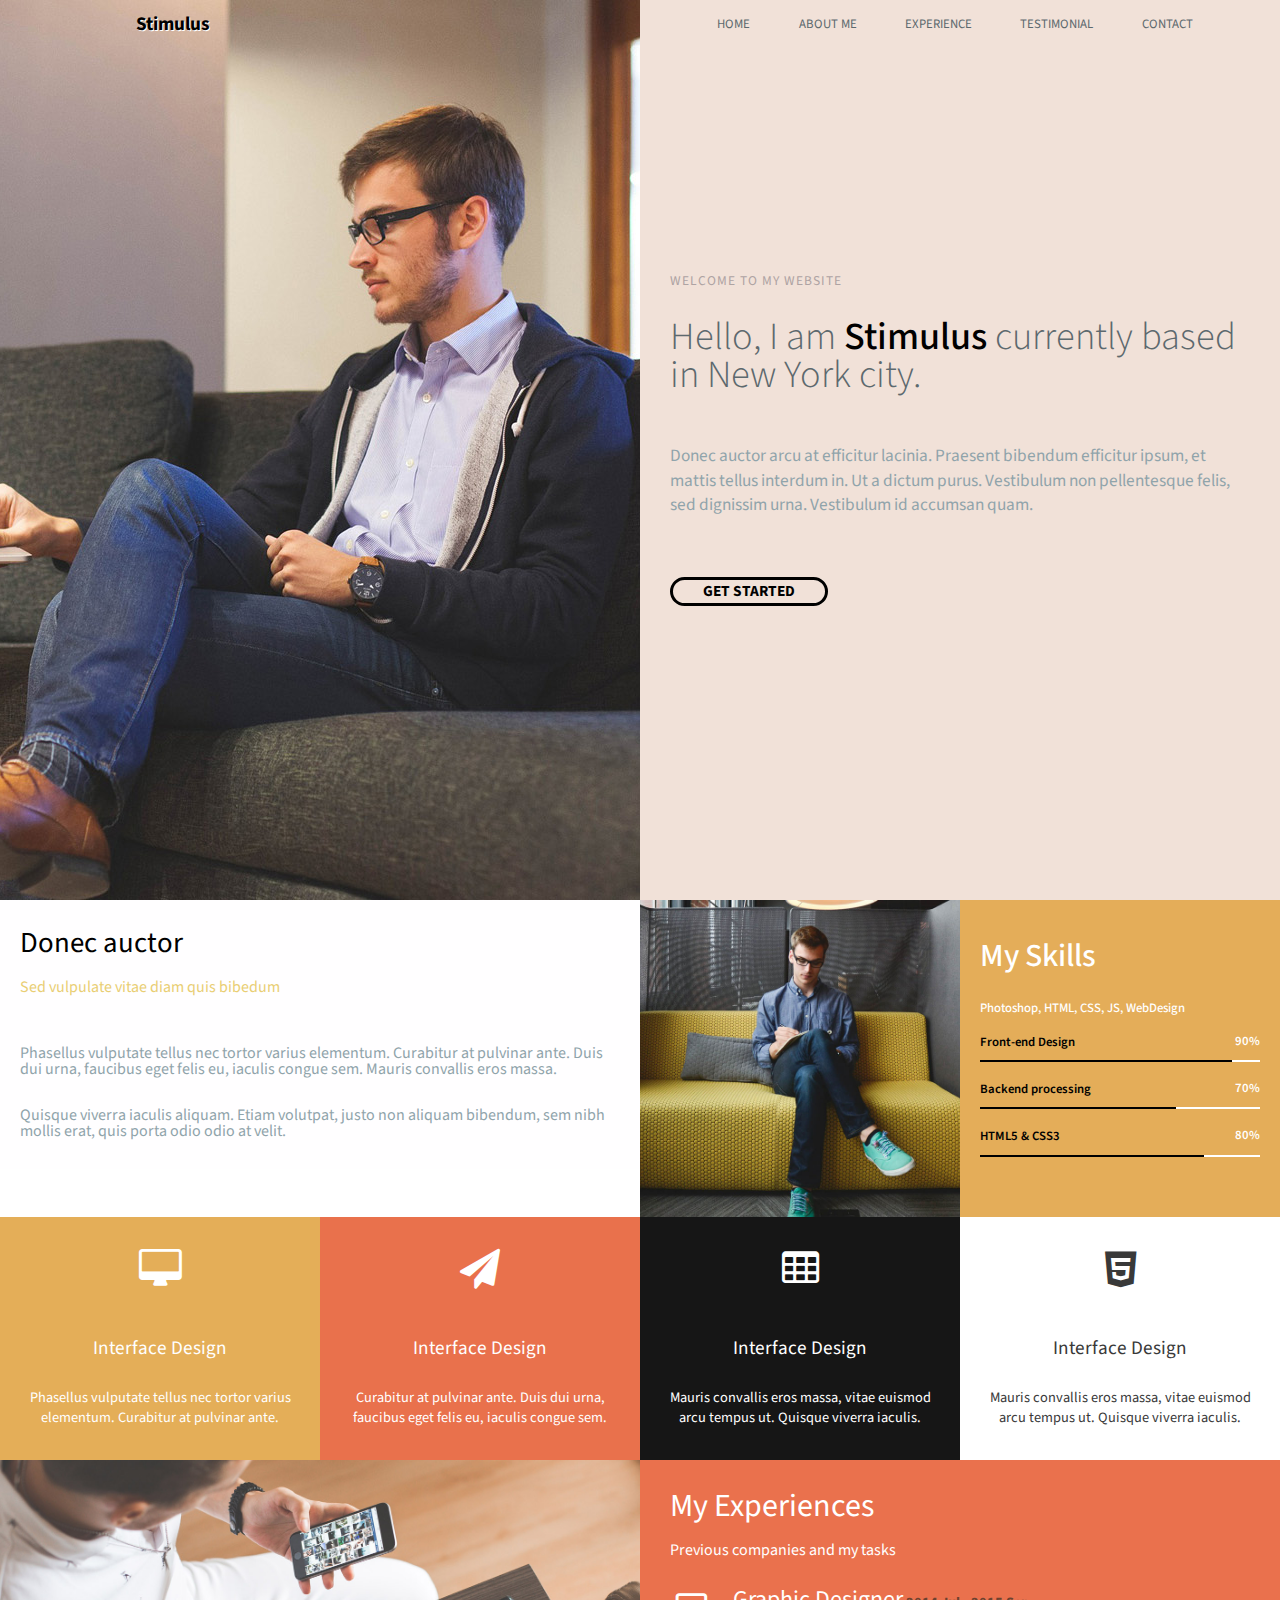
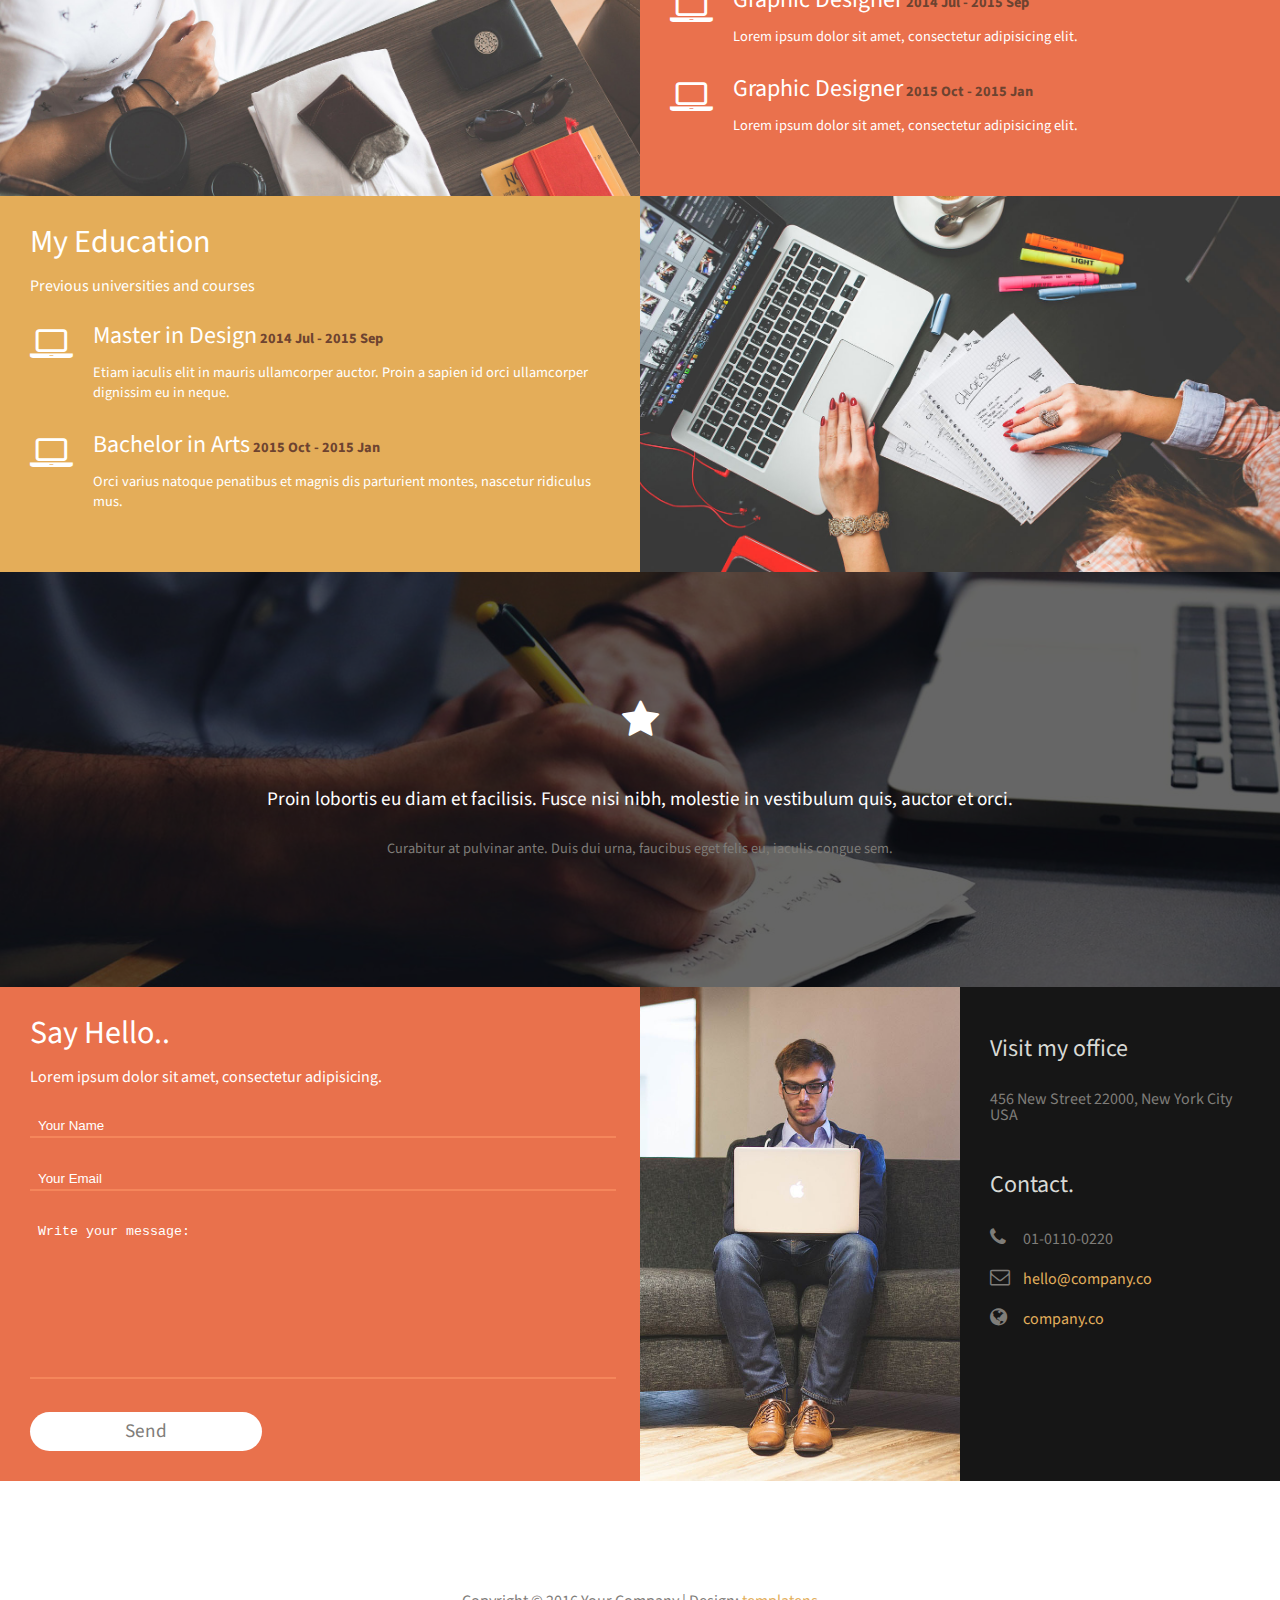
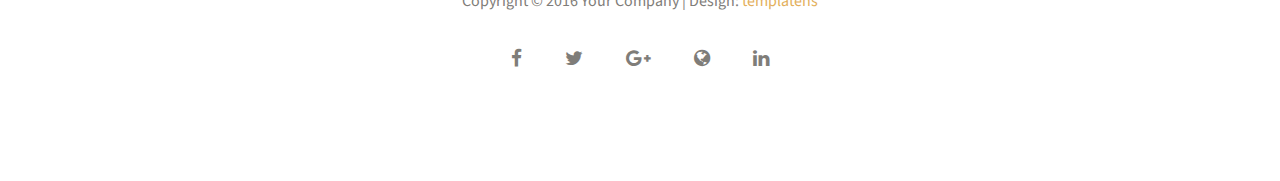
==== index.html @ 718b5aeb "Init Stimulus." ====
<!DOCTYPE html>
<html lang="en">
<head>
    <meta charset="UTF-8">
    <meta name="viewport" content="width=device-width, initial-scale=1.0">
    <meta http-equiv="X-UA-Compatible" content="ie=edge">
    <title>Lesson 7</title>
    <link href="https://fonts.googleapis.com/css?family=Source+Sans+Pro:300,400,700" rel="stylesheet">
    <link rel="stylesheet" href="css/reset.css">
    <link rel="stylesheet" href="css/font-awesome.min.css">
    <link rel="stylesheet" href="css/blocks/ok-page.css">
    <link rel="stylesheet" href="css/blocks/ok-header.css">
    <link rel="stylesheet" href="css/blocks/ok-get-started.css">
    <link rel="stylesheet" href="css/blocks/ok-auctor.css">
    <link rel="stylesheet" href="css/blocks/ok-skills.css">
    <link rel="stylesheet" href="css/blocks/ok-advantage.css">
    <link rel="stylesheet" href="css/blocks/ok-practice.css">
    <link rel="stylesheet" href="css/blocks/ok-message-form.css">
    <link rel="stylesheet" href="css/blocks/ok-contact.css">
    <link rel="stylesheet" href="css/blocks/ok-footer.css">
    <link rel="stylesheet" href="css/style-less-850.css">
    <link rel="stylesheet" href="css/style-less-550.css">
</head>
<body class="ok-page">

<header class="ok-page__header">
    <div class="ok-header">
        <h1 class="ok-header__stimulus">Stimulus</h1>
        <nav class="ok-header__links">
            <a href="#" class="ok-header__link">Home</a>
            <a href="#" class="ok-header__link">About me</a>
            <a href="#" class="ok-header__link">Experience</a>
            <a href="#" class="ok-header__link">Testimonial</a>
            <a href="#" class="ok-header__link">Contact</a>
        </nav>
    </div>
</header>

<main class="ok-page__main">
    <div class="ok-page__medium-box">
        <div class="ok-page__img ok-page__img--big ok-page__img--welcome"></div>
    </div>
    <div class="ok-page__medium-box">
        <div class="ok-get-started">
            <div class="ok-get-started__title-welcome">Welcome to my website</div>
            <div class="ok-get-started__title-hello">Hello, I am <span class="ok-welcome__title-stimulus">Stimulus</span> currently based in New York city.
            </div>
            <p class="ok-get-started__title-description">
                Donec auctor arcu at efficitur lacinia. Praesent bibendum efficitur ipsum, et mattis tellus interdum in.
                Ut a dictum purus. Vestibulum non pellentesque felis, sed dignissim urna. Vestibulum id accumsan quam.
            </p>
            <button class="ok-get-started__button">Get Started</button>
        </div>
    </div>

    <div class="ok-page__medium-box">
        <div class="ok-auctor">
            <h1 class="ok-auctor__title">Donec auctor</h1>
            <p class="ok-auctor__subtitle">Sed vulpulate vitae diam quis bibedum</p>
            <p class="ok-auctor__text">Phasellus vulputate tellus nec tortor varius elementum. Curabitur at pulvinar ante. Duis dui urna, faucibus eget felis eu, iaculis congue sem. Mauris convallis eros massa.</p>
            <p class="ok-auctor__text">Quisque viverra iaculis aliquam. Etiam volutpat, justo non aliquam bibendum, sem nibh mollis erat, quis porta odio odio at velit.</p>
        </div>
    </div>
    <div class="ok-page__small-box">
        <div class="ok-page__img ok-page__img--auctor"></div>
    </div>
    <div class="ok-page__small-box">
        <div class="ok-skills">
            <h1 class="ok-skills__title">My Skills</h1>
            <h4 class="ok-skills__technologies">Photoshop, HTML, CSS, JS, WebDesign</h4>

            <div class="ok-skills__skill">
                <div class="ok-skills__skill-title">
                    <div class="ok-skills__skill-header">Front-end Design</div>
                    <div class="ok-skills__skill-progress">90%</div>
                </div>
                <div class="ok-skills__skill-progress-line">
                    <div class="ok-skills__skill-progress-fill ok-skills__skill-progress-fill--90"></div>
                </div>
            </div>
            <div class="ok-skills__skill">
                <div class="ok-skills__skill-title">
                    <div class="ok-skills__skill-header">Backend processing</div>
                    <div class="ok-skills__skill-progress">70%</div>
                </div>
                <div class="ok-skills__skill-progress-line">
                    <div class="ok-skills__skill-progress-fill ok-skills__skill-progress-fill--70"></div>
                </div>
            </div>
            <div class="ok-skills__skill">
                <div class="ok-skills__skill-title">
                    <div class="ok-skills__skill-header">HTML5 & CSS3</div>
                    <div class="ok-skills__skill-progress">80%</div>
                </div>
                <div class="ok-skills__skill-progress-line">
                    <div class="ok-skills__skill-progress-fill ok-skills__skill-progress-fill--80"></div>
                </div>
            </div>
        </div>
    </div>


    <div class="ok-page__small-box">
        <div class="ok-advantage ok-advantage--desktop">
            <i class="ok-advantage__icon fa fa-desktop"></i>
            <h3 class="ok-advantage__title">Interface Design</h3>
            <p class="ok-advantage__description">Phasellus vulputate tellus nec tortor varius elementum. Curabitur at pulvinar ante.</p>
        </div>
    </div>
    <div class="ok-page__small-box">
        <div class="ok-advantage ok-advantage--plain">
            <i class="ok-advantage__icon fa fa-paper-plane"></i>
            <h3 class="ok-advantage__title">Interface Design</h3>
            <p class="ok-advantage__description">Curabitur at pulvinar ante. Duis dui urna, faucibus eget felis eu, iaculis congue sem.</p>
        </div>
    </div>
    <div class="ok-page__small-box">
        <div class="ok-advantage ok-advantage--table">
            <i class="ok-advantage__icon fa fa-table"></i>
            <h3 class="ok-advantage__title">Interface Design</h3>
            <p class="ok-advantage__description">Mauris convallis eros massa, vitae euismod arcu tempus ut. Quisque viverra iaculis.</p>
        </div>
    </div>
    <div class="ok-page__small-box">
        <div class="ok-advantage ok-advantage--html">
            <i class="ok-advantage__icon fa fa-html5"></i>
            <h3 class="ok-advantage__title">Interface Design</h3>
            <p class="ok-advantage__description">Mauris convallis eros massa, vitae euismod arcu tempus ut. Quisque viverra iaculis.</p>
        </div>
    </div>

    <div class="ok-page__medium-box">
        <div class="ok-page__img ok-page__img--experiences"></div>
    </div>
    <div class="ok-page__medium-box">
        <div class="ok-practice__orange ok-practice">
            <div class="ok-practice__header">
                <h4 class="ok-practice__header-title">My Experiences</h4>
                <p class="ok-practice__header-subtitle">Previous companies and my tasks</p>
            </div>
            <ul class="ok-practice__list">
                <li class="ok-practice__list-item">
                    <i class="fa fa-laptop ok-practice__list-item-icon"></i>
                    <div class="ok-practice__list-item-info">
                        <div class="ok-practice__list-item-job">Graphic Designer</div>
                        <div class="ok-practice__list-item-date">2014 Jul - 2015 Sep</div>
                        <div class="ok-practice__list-item-description">Lorem ipsum dolor sit amet, consectetur adipisicing elit.</div>
                    </div>
                </li>
                <li class="ok-practice__list-item">
                    <i class="fa fa-laptop ok-practice__list-item-icon"></i>
                    <div class="ok-practice__list-item-info">
                        <div class="ok-practice__list-item-job">Graphic Designer</div>
                        <div class="ok-practice__list-item-date">2015 Oct - 2015 Jan</div>
                        <div class="ok-practice__list-item-description">Lorem ipsum dolor sit amet, consectetur adipisicing elit.</div>
                    </div>
                </li>
            </ul>
        </div>
    </div>
    <div class="ok-page__medium-box">
        <div class="ok-practice__yellow ok-practice">
            <div class="ok-practice__header">
                <h4 class="ok-practice__header-title">My Education</h4>
                <p class="ok-practice__header-subtitle">Previous universities and courses</p>
            </div>
            <ul class="ok-practice__list">
                <li class="ok-practice__list-item">
                    <i class="fa fa-laptop ok-practice__list-item-icon"></i>
                    <div class="ok-practice__list-item-info">
                        <div class="ok-practice__list-item-job">Master in Design</div>
                        <div class="ok-practice__list-item-date">2014 Jul - 2015 Sep</div>
                        <div class="ok-practice__list-item-description">Etiam iaculis elit in mauris ullamcorper auctor. Proin a sapien id orci ullamcorper dignissim eu in neque.</div>
                    </div>
                </li>
                <li class="ok-practice__list-item">
                    <i class="fa fa-laptop ok-practice__list-item-icon"></i>
                    <div class="ok-practice__list-item-info">
                        <div class="ok-practice__list-item-job">Bachelor in Arts</div>
                        <div class="ok-practice__list-item-date">2015 Oct - 2015 Jan</div>
                        <div class="ok-practice__list-item-description">Orci varius natoque penatibus et magnis dis parturient montes, nascetur ridiculus mus.</div>
                    </div>
                </li>
            </ul>
        </div>
    </div>
    <div class="ok-page__medium-box">
        <div class="ok-page__img ok-page__img--education"></div>
    </div>

    <div class="ok-page__large-box">
        <div class="ok-advantage ok-advantage--star">
            <i class="ok-advantage__icon fa fa-star"></i>
            <div class="ok-advantage__title">Proin lobortis eu diam et facilisis. Fusce nisi nibh, molestie in vestibulum quis, auctor et orci.</div>
            <div class="ok-advantage__description ok-advantage__description--gray">Curabitur at pulvinar ante. Duis dui urna, faucibus eget felis eu, iaculis congue sem.</div>
        </div>
    </div>

    <div class="ok-page__medium-box">
        <form class="ok-message-form">
            <div class="ok-message-form__header">
                <h4 class="ok-message-form-title">Say Hello..</h4>
                <p class="ok-message-form-subtitle">Lorem ipsum dolor sit amet, consectetur adipisicing.</p>
            </div>
            <input class="ok-message-form__input" type="text" name="name" placeholder="Your Name">
            <input class="ok-message-form__input" type="email" name="email" placeholder="Your Email">
            <textarea class="ok-message-form__input ok-send__from-message--textarea" name="message" placeholder="Write your message:"></textarea>
            <button type="submit" class="ok-message-form__button">Send</button>
        </form>
    </div>

    <div class="ok-page__small-box">
        <div class="ok-page__img ok-page__img--contact"></div>
    </div>
    <div class="ok-page__small-box">
        <div class="ok-contact">
            <div class="ok-contact__title">Visit my office</div>
            <div class="ok-contact__subtitle">456 New Street 22000, New York City USA</div>
            <div class="ok-contact__contact">Contact.</div>
            <ul class="ok-contact__list">
                <li class="ok-contact__list-item">
                    <i class="fa fa-phone ok-contact__icon"></i>
                    <a href="tel: 01-0110-0220" class="ok-contact__link ok-contact__link--grey">01-0110-0220</a>
                </li>
                <li class="ok-contact__list-item">
                    <i class="fa fa-envelope-o ok-contact__icon"></i>
                    <a href="mailto:hello@company.co" class="ok-contact__link">hello@company.co</a>
                </li>
                <li class="ok-contact__list-item">
                    <i class="fa fa-globe ok-contact__icon"></i>
                    <a href="https://company.co/" class="ok-contact__link">company.co</a>
                </li>
            </ul>
        </div>
    </div>
</main>

<footer class="ok-page__footer">
    <div class="ok-footer">
        <div class="ok-footer__content">
            <div class="ok-footer__copyright">
                Copyright &copy 2016 Your Company | Design: <a href="#" class="ok-footer__author-link">templatens</a>
            </div>
            <div class="ok-footer__social-links">
                <a href="https://www.facebook.com/" class="ok-footer__link"><i class="fa fa-facebook"></i></a>
                <a href="https://twitter.com/?lang=ru" class="ok-footer__link"><i class="fa fa-twitter"></i></a>
                <a href="https://plus.google.com/" class="ok-footer__link"><i class="fa fa-google-plus"></i></a>
                <a href="#" class="ok-footer__link"><i class="fa fa-globe"></i></a>
                <a href="https://www.linkedin.com/" class="ok-footer__link"><i class="fa fa-linkedin"></i></a>
            </div>
        </div>
    </div>
</footer>
</body>
</html>
---- css/blocks/ok-page.css ----
.ok-page{
    font-family: 'Source Sans Pro', sans-serif;
}

.ok-page__header{
    position: absolute;
    width: 100%;
}

.ok-page__main{
    box-sizing: border-box;
    display: flex;
    flex-wrap: wrap;
    align-items: stretch;
}

.ok-page__footer{
    width: 100%;
    height: 300px;
}

.ok-page__large-box{
    width: 100%;
}

.ok-page__medium-box{
    width: 50%;
}

.ok-page__small-box{
    width: 25%;
}

.ok-page__img{
    min-height: 300px;
    height: 100%;
    background: no-repeat center/cover;
}

.ok-page__img--big{
    min-height: 500px;
}

.ok-page__img--welcome {
    background-image: url('../../images/5.jpg');
}

.ok-page__img--auctor {
    background-image: url('../../images/1.jpg');
}

.ok-page__img--experiences{
    background-image: url('../../images/4.jpg');
}

.ok-page__img--education{
    background-image: url('../../images/3.jpg');
}

.ok-page__img--contact{
    background-image: url('../../images/2.jpg');
}
---- css/blocks/ok-header.css ----
.ok-header{
    display: flex;
    flex-wrap: wrap;
    padding: 10px;
    width: 100%;
    box-sizing: border-box;
    justify-content: space-around;
}

.ok-header__stimulus{
    padding-left: 10%;
    width: 50%;
    box-sizing: border-box;
    font-size: 1.2em;
    font-weight: bold;
    line-height: 1.5;
    text-shadow: #fff 0.5px 0.5px;
}

.ok-header__links {
    width: 50%;
    box-sizing: border-box;
    font-size: 0.8em;
    padding: 0 5%;
    display: flex;
    justify-content: space-around;
    align-items: center;
    flex-wrap: wrap;
}

.ok-header__link {
    text-transform: uppercase;
    text-decoration: none;
    color: #5d696e;
    line-height: 1.5;
    margin-left: 20px;
}

.ok-header__link:first-of-type{
    margin-left: 0;
}

.ok-header__link:hover {
    color: #dab35f;
}
---- css/blocks/ok-get-started.css ----
.ok-get-started {
    font-size: 1.2em;
    background-color: #f1e1d8;
    min-height: 100vh;
    display: flex;
    flex-direction: column;
    justify-content: center;
    align-items: flex-start;
    padding: 100px 30px 120px;
    box-sizing: border-box;
}

.ok-welcome__title {
    margin: 100px 0;
    box-sizing: border-box;
}

.ok-get-started__title-welcome {
    letter-spacing: 1px;
    font-size: .7em;
    margin-bottom: 30px;
    text-transform: uppercase;
    color: #aea3a3;
}

.ok-welcome__title-stimulus {
    font-weight: 500;
    color: black;
}

.ok-get-started__title-hello {
    font-size: 2em;
    font-weight: 300;
    margin-bottom: 30px;
    color: #5d696e;
}

.ok-get-started__title-description {
    font-size: .9em;
    line-height: 1.4;
    margin-top: 20px;
    margin-bottom: 60px;
    color: #90a4ab;
}

.ok-get-started__button {
    font-family: 'Source Sans Pro', sans-serif;
    font-size: .8em;
    line-height: 1.5;
    font-weight: 700;
    padding: 0 30px;
    cursor: pointer;
    text-transform: uppercase;
    border: 3px solid black;
    border-radius: 15px;
    background-color: transparent;
}
---- css/blocks/ok-auctor.css ----
.ok-auctor {
    box-sizing: border-box;
    padding: 30px 20px;
    background-color: #fffeff;
}

.ok-auctor__title {
    font-size: 1.8em;
}

.ok-auctor__subtitle {
    margin-top: 20px;
    margin-bottom: 50px;
    color: #e9ce74;
}

.ok-auctor__text {
    margin-top: 30px;
    color: #90a4ab;
}
---- css/blocks/ok-skills.css ----
.ok-skills {
    box-sizing: border-box;
    padding: 40px 20px;
    background-color: #e4ad59;
}

.ok-skills__title {
    font-size: 2.0em;
    font-weight: 500;
    margin-bottom: 30px;
    color: white;
}

.ok-skills__technologies {
    font-size: .8em;
    font-weight: 500;
    margin-bottom: 20px;
    color: white;
}

.ok-skills__skill {
    margin-bottom: 20px;
    font-size: 0.8em;
}

.ok-skills__skill-title {
    overflow: hidden;
    width: 100%;
}

.ok-skills__skill-header {
    font-weight: 600;
    display: table-cell;
    float: left;
    line-height: 1.2;
}

.ok-skills__skill-progress {
    font-weight: 600;
    display: table-cell;
    text-align: right;
    float: right;
    color: white;
}

.ok-skills__skill-progress-line {
    position: relative;
    width: 100%;
    height: 2px;
    margin-top: 10px;
    background-color: white;
}

.ok-skills__skill-progress-fill{
    position: absolute;
    width: 90%;
    height: 2px;
    background-color: black;
}

.ok-skills__skill-progress-fill--90{
    width: 90%;
}

.ok-skills__skill-progress-fill--70{
    width: 70%;
}

.ok-skills__skill-progress-fill--80{
    width: 80%;
}
---- css/blocks/ok-advantage.css ----
.ok-advantage{
    box-sizing: border-box;
    padding: 10% 5%;
    text-align: center;
    color: white;
}

.ok-advantage__icon {
    font-size: 2.5em;
    margin-bottom: 50px;
}

.ok-advantage__title {
    font-size: 1.2em;
    margin-bottom: 30px;
}

.ok-advantage__description {
    font-size: .9em;
    line-height: 20px;
}

.ok-advantage--desktop{
    background-color: #E4AE58;
}

.ok-advantage--plain{
    background-color: #E9714C;
}

.ok-advantage--table{
    background-color: #161616;
}

.ok-advantage--html{
    color: #393939;
    background-color: #FFFFFF;
}

.ok-advantage--star {
    background: linear-gradient(rgba(0, 0, 0, .6), rgba(0, 0, 0, .6)), url('../../images/6.jpg') no-repeat center / cover;
}

.ok-advantage__description--gray {
    color: #7f7d79;
}
---- css/blocks/ok-practice.css ----
.ok-practice {
    box-sizing: border-box;
    padding: 30px;
}

.ok-practice__orange{
    background-color: #ea714d;
}

.ok-practice__yellow{
    background-color: #e4ad59;
}

.ok-practice__header {
    color: white;
}

.ok-practice__header-title {
    font-size: 2em;
    margin-bottom: 20px;
}

.ok-practice__header-subtitle {
    margin-bottom: 30px;
}

.ok-practice__list {
    color: white;
}

.ok-practice__list-item {
    margin-bottom: 30px;
}

.ok-practice__list-item-icon {
    display: table-cell;
    vertical-align: top;
    font-size: 40px;
    padding-right: 20px;
}

.ok-practice__list-item-info{
    display: table-cell;
}

.ok-practice__list-item-job {
    font-size: 1.5em;
    display: inline-block;
    margin-bottom: 15px;
}

.ok-practice__list-item-date {
    font-size: .9em;
    font-weight: 700;
    display: inline-block;
    color: #6d4330;
}

.ok-practice__list-item-description {
    font-size: .9em;
    line-height: 20px;
}
---- css/blocks/ok-message-form.css ----
.ok-message-form {
    box-sizing: border-box;
    padding: 30px;
    background-color: #E9714C;
}

.ok-message-form__header {
    color: white;
    margin-bottom: 30px;
}

.ok-message-form-title {
    font-size: 2em;
    margin-bottom: 20px;
}

.ok-message-form-subtitle {

}

.ok-message-form__input {
    width: 100%;
    margin-bottom: 30px;
    padding: 3px;
    color: white;
    border: none;
    border-bottom: 2px solid #F5865B;
    outline: none;
    background: transparent;
}

.ok-send__from-message--textarea{
    height: 150px;
    resize: none;
}

.ok-message-form__input::placeholder {
    text-indent: 5px;
    color: white;
}

.ok-message-form__button {
    font-family: 'Source Sans Pro', sans-serif;
    padding: 0 50px;
    background-color: white;
    border: none;
    cursor: pointer;
    font-size: 1.2em;
    line-height: 2;
    border-radius: 1.2em;
    color: #7f7d79;
    min-width: 40%;
}
---- css/blocks/ok-contact.css ----
.ok-contact {
    height: 100%;
    box-sizing: border-box;
    padding: 50px 30px 30px;
    background-color: #161616;
}

.ok-contact__title {
    font-size: 1.5em;
    color: #D8D9D4;
    margin-bottom: 30px;
}

.ok-contact__subtitle {
    margin-bottom: 50px;
    color: #7f7d79;
}

.ok-contact__contact {
    font-size: 1.5em;
    color: #D8D9D4;
    margin-bottom: 30px;
}

.ok-contact__list{

}

.ok-contact__list-item {
    margin-bottom: 20px;
    color: #7f7d79;
}

.ok-contact__icon {
    display: inline-block;
    width: 20px;
    font-size: 20px;
    color: #7f7d79;
}

.ok-contact__link {
    margin-left: 10px;
    color: #e3af5c;
    text-decoration: none;
}

.ok-contact__link--grey{
    color: #7f7d79;
}
---- css/blocks/ok-footer.css ----
.ok-footer {
    display: flex;
    text-align: center;
    color: #7f7d79;
    width: 100%;
    height: 100%;
}

.ok-footer__content{
    margin: auto;
}

.ok-footer__copyright {
}

.ok-footer__author-link {
    text-decoration: none;
    color: #e3af5c;
}

.ok-footer__social-links {
    margin-top: 40px;
    text-align: center;
}

.ok-footer__link {
    display: inline-block;
    margin-right: 40px;
    font-size: 1.2em;
    color: inherit;
}

.ok-footer__link:last-of-type {
    margin-right: 0;
}
---- css/style-less-850.css ----
@media(max-width: 900px){
    .ok-page__large-box{
        width: 100%;
    }

    .ok-page__medium-box{
        width: 100%;
    }

    .ok-page__small-box{
        width: 50%;
    }

    .ok-page__header{
        position: relative;
        background-color: white;
    }

    .ok-header__stimulus{
        text-align: center;
        padding: 0;
        width: 20%;
    }

    .ok-header__links{
        width: 80%;
    }

    .ok-get-started{
        min-height: 0;
    }
}
---- css/style-less-550.css ----
@media(max-width: 550px) {
    .ok-page__large-box{
        width: 100%;
    }

    .ok-page__medium-box{
        width: 100%;
    }

    .ok-page__small-box{
        width: 100%;
    }

    .ok-header__stimulus{
        padding: 0 0 20px;
        width: 100%;
    }

    .ok-header__links{
        width: 100%;
    }
}
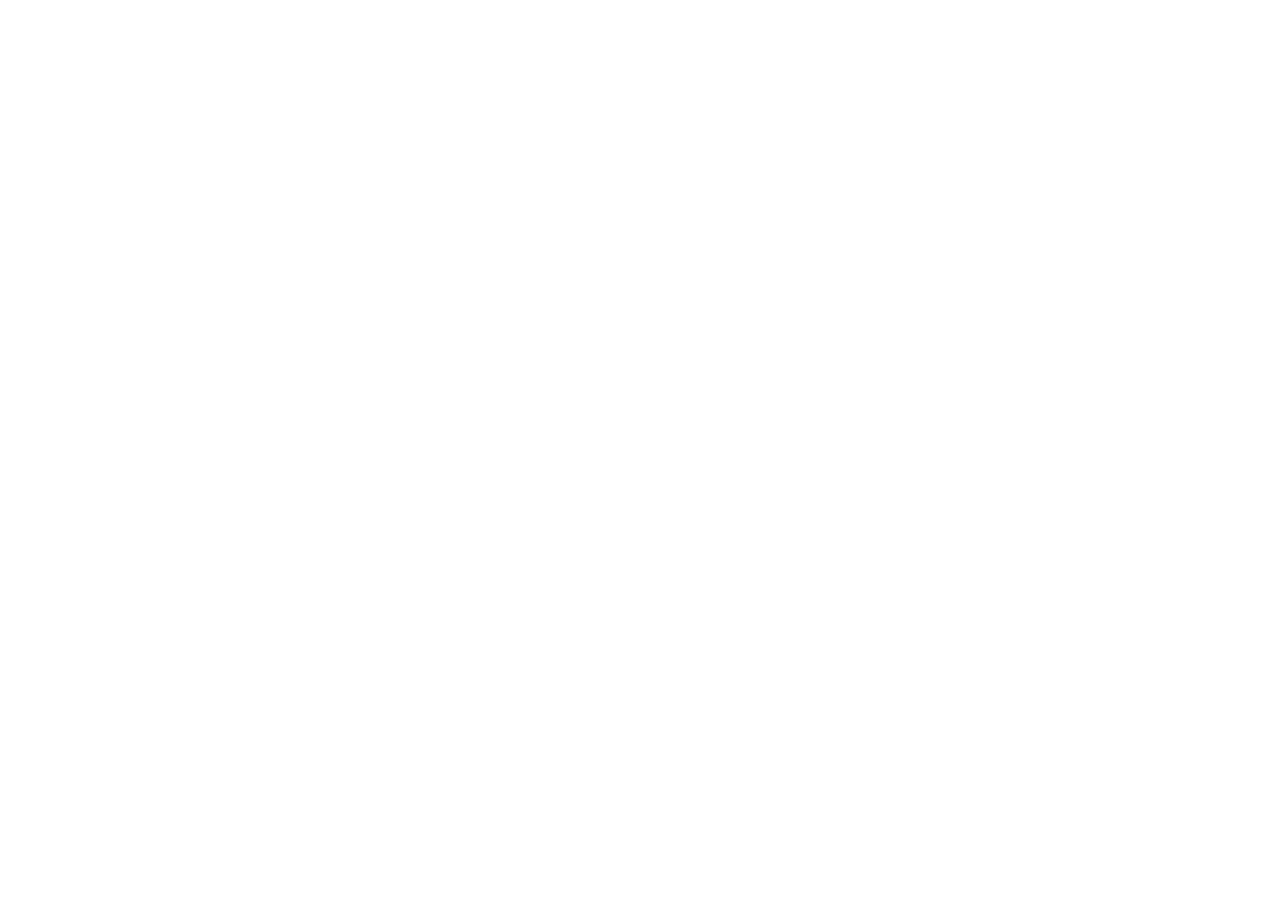
==== commit 369c3ccb: "Datepicker" ====
--- a/index.html
+++ b/index.html
@@ -2,254 +2,13 @@
 <html lang="en">
 <head>
     <meta charset="UTF-8">
+    <title>Lesson 6</title>
+    <link rel="import" id="link" href="Datepicker/datepicker-ui.html">
     <meta name="viewport" content="width=device-width, initial-scale=1.0">
-    <meta http-equiv="X-UA-Compatible" content="ie=edge">
-    <title>Lesson 7</title>
-    <link href="https://fonts.googleapis.com/css?family=Source+Sans+Pro:300,400,700" rel="stylesheet">
-    <link rel="stylesheet" href="css/reset.css">
-    <link rel="stylesheet" href="css/font-awesome.min.css">
-    <link rel="stylesheet" href="css/blocks/ok-page.css">
-    <link rel="stylesheet" href="css/blocks/ok-header.css">
-    <link rel="stylesheet" href="css/blocks/ok-get-started.css">
-    <link rel="stylesheet" href="css/blocks/ok-auctor.css">
-    <link rel="stylesheet" href="css/blocks/ok-skills.css">
-    <link rel="stylesheet" href="css/blocks/ok-advantage.css">
-    <link rel="stylesheet" href="css/blocks/ok-practice.css">
-    <link rel="stylesheet" href="css/blocks/ok-message-form.css">
-    <link rel="stylesheet" href="css/blocks/ok-contact.css">
-    <link rel="stylesheet" href="css/blocks/ok-footer.css">
-    <link rel="stylesheet" href="css/style-less-850.css">
-    <link rel="stylesheet" href="css/style-less-550.css">
 </head>
-<body class="ok-page">
+<body>
 
-<header class="ok-page__header">
-    <div class="ok-header">
-        <h1 class="ok-header__stimulus">Stimulus</h1>
-        <nav class="ok-header__links">
-            <a href="#" class="ok-header__link">Home</a>
-            <a href="#" class="ok-header__link">About me</a>
-            <a href="#" class="ok-header__link">Experience</a>
-            <a href="#" class="ok-header__link">Testimonial</a>
-            <a href="#" class="ok-header__link">Contact</a>
-        </nav>
-    </div>
-</header>
+<datepicker-ui></datepicker-ui>
 
-<main class="ok-page__main">
-    <div class="ok-page__medium-box">
-        <div class="ok-page__img ok-page__img--big ok-page__img--welcome"></div>
-    </div>
-    <div class="ok-page__medium-box">
-        <div class="ok-get-started">
-            <div class="ok-get-started__title-welcome">Welcome to my website</div>
-            <div class="ok-get-started__title-hello">Hello, I am <span class="ok-welcome__title-stimulus">Stimulus</span> currently based in New York city.
-            </div>
-            <p class="ok-get-started__title-description">
-                Donec auctor arcu at efficitur lacinia. Praesent bibendum efficitur ipsum, et mattis tellus interdum in.
-                Ut a dictum purus. Vestibulum non pellentesque felis, sed dignissim urna. Vestibulum id accumsan quam.
-            </p>
-            <button class="ok-get-started__button">Get Started</button>
-        </div>
-    </div>
-
-    <div class="ok-page__medium-box">
-        <div class="ok-auctor">
-            <h1 class="ok-auctor__title">Donec auctor</h1>
-            <p class="ok-auctor__subtitle">Sed vulpulate vitae diam quis bibedum</p>
-            <p class="ok-auctor__text">Phasellus vulputate tellus nec tortor varius elementum. Curabitur at pulvinar ante. Duis dui urna, faucibus eget felis eu, iaculis congue sem. Mauris convallis eros massa.</p>
-            <p class="ok-auctor__text">Quisque viverra iaculis aliquam. Etiam volutpat, justo non aliquam bibendum, sem nibh mollis erat, quis porta odio odio at velit.</p>
-        </div>
-    </div>
-    <div class="ok-page__small-box">
-        <div class="ok-page__img ok-page__img--auctor"></div>
-    </div>
-    <div class="ok-page__small-box">
-        <div class="ok-skills">
-            <h1 class="ok-skills__title">My Skills</h1>
-            <h4 class="ok-skills__technologies">Photoshop, HTML, CSS, JS, WebDesign</h4>
-
-            <div class="ok-skills__skill">
-                <div class="ok-skills__skill-title">
-                    <div class="ok-skills__skill-header">Front-end Design</div>
-                    <div class="ok-skills__skill-progress">90%</div>
-                </div>
-                <div class="ok-skills__skill-progress-line">
-                    <div class="ok-skills__skill-progress-fill ok-skills__skill-progress-fill--90"></div>
-                </div>
-            </div>
-            <div class="ok-skills__skill">
-                <div class="ok-skills__skill-title">
-                    <div class="ok-skills__skill-header">Backend processing</div>
-                    <div class="ok-skills__skill-progress">70%</div>
-                </div>
-                <div class="ok-skills__skill-progress-line">
-                    <div class="ok-skills__skill-progress-fill ok-skills__skill-progress-fill--70"></div>
-                </div>
-            </div>
-            <div class="ok-skills__skill">
-                <div class="ok-skills__skill-title">
-                    <div class="ok-skills__skill-header">HTML5 & CSS3</div>
-                    <div class="ok-skills__skill-progress">80%</div>
-                </div>
-                <div class="ok-skills__skill-progress-line">
-                    <div class="ok-skills__skill-progress-fill ok-skills__skill-progress-fill--80"></div>
-                </div>
-            </div>
-        </div>
-    </div>
-
-
-    <div class="ok-page__small-box">
-        <div class="ok-advantage ok-advantage--desktop">
-            <i class="ok-advantage__icon fa fa-desktop"></i>
-            <h3 class="ok-advantage__title">Interface Design</h3>
-            <p class="ok-advantage__description">Phasellus vulputate tellus nec tortor varius elementum. Curabitur at pulvinar ante.</p>
-        </div>
-    </div>
-    <div class="ok-page__small-box">
-        <div class="ok-advantage ok-advantage--plain">
-            <i class="ok-advantage__icon fa fa-paper-plane"></i>
-            <h3 class="ok-advantage__title">Interface Design</h3>
-            <p class="ok-advantage__description">Curabitur at pulvinar ante. Duis dui urna, faucibus eget felis eu, iaculis congue sem.</p>
-        </div>
-    </div>
-    <div class="ok-page__small-box">
-        <div class="ok-advantage ok-advantage--table">
-            <i class="ok-advantage__icon fa fa-table"></i>
-            <h3 class="ok-advantage__title">Interface Design</h3>
-            <p class="ok-advantage__description">Mauris convallis eros massa, vitae euismod arcu tempus ut. Quisque viverra iaculis.</p>
-        </div>
-    </div>
-    <div class="ok-page__small-box">
-        <div class="ok-advantage ok-advantage--html">
-            <i class="ok-advantage__icon fa fa-html5"></i>
-            <h3 class="ok-advantage__title">Interface Design</h3>
-            <p class="ok-advantage__description">Mauris convallis eros massa, vitae euismod arcu tempus ut. Quisque viverra iaculis.</p>
-        </div>
-    </div>
-
-    <div class="ok-page__medium-box">
-        <div class="ok-page__img ok-page__img--experiences"></div>
-    </div>
-    <div class="ok-page__medium-box">
-        <div class="ok-practice__orange ok-practice">
-            <div class="ok-practice__header">
-                <h4 class="ok-practice__header-title">My Experiences</h4>
-                <p class="ok-practice__header-subtitle">Previous companies and my tasks</p>
-            </div>
-            <ul class="ok-practice__list">
-                <li class="ok-practice__list-item">
-                    <i class="fa fa-laptop ok-practice__list-item-icon"></i>
-                    <div class="ok-practice__list-item-info">
-                        <div class="ok-practice__list-item-job">Graphic Designer</div>
-                        <div class="ok-practice__list-item-date">2014 Jul - 2015 Sep</div>
-                        <div class="ok-practice__list-item-description">Lorem ipsum dolor sit amet, consectetur adipisicing elit.</div>
-                    </div>
-                </li>
-                <li class="ok-practice__list-item">
-                    <i class="fa fa-laptop ok-practice__list-item-icon"></i>
-                    <div class="ok-practice__list-item-info">
-                        <div class="ok-practice__list-item-job">Graphic Designer</div>
-                        <div class="ok-practice__list-item-date">2015 Oct - 2015 Jan</div>
-                        <div class="ok-practice__list-item-description">Lorem ipsum dolor sit amet, consectetur adipisicing elit.</div>
-                    </div>
-                </li>
-            </ul>
-        </div>
-    </div>
-    <div class="ok-page__medium-box">
-        <div class="ok-practice__yellow ok-practice">
-            <div class="ok-practice__header">
-                <h4 class="ok-practice__header-title">My Education</h4>
-                <p class="ok-practice__header-subtitle">Previous universities and courses</p>
-            </div>
-            <ul class="ok-practice__list">
-                <li class="ok-practice__list-item">
-                    <i class="fa fa-laptop ok-practice__list-item-icon"></i>
-                    <div class="ok-practice__list-item-info">
-                        <div class="ok-practice__list-item-job">Master in Design</div>
-                        <div class="ok-practice__list-item-date">2014 Jul - 2015 Sep</div>
-                        <div class="ok-practice__list-item-description">Etiam iaculis elit in mauris ullamcorper auctor. Proin a sapien id orci ullamcorper dignissim eu in neque.</div>
-                    </div>
-                </li>
-                <li class="ok-practice__list-item">
-                    <i class="fa fa-laptop ok-practice__list-item-icon"></i>
-                    <div class="ok-practice__list-item-info">
-                        <div class="ok-practice__list-item-job">Bachelor in Arts</div>
-                        <div class="ok-practice__list-item-date">2015 Oct - 2015 Jan</div>
-                        <div class="ok-practice__list-item-description">Orci varius natoque penatibus et magnis dis parturient montes, nascetur ridiculus mus.</div>
-                    </div>
-                </li>
-            </ul>
-        </div>
-    </div>
-    <div class="ok-page__medium-box">
-        <div class="ok-page__img ok-page__img--education"></div>
-    </div>
-
-    <div class="ok-page__large-box">
-        <div class="ok-advantage ok-advantage--star">
-            <i class="ok-advantage__icon fa fa-star"></i>
-            <div class="ok-advantage__title">Proin lobortis eu diam et facilisis. Fusce nisi nibh, molestie in vestibulum quis, auctor et orci.</div>
-            <div class="ok-advantage__description ok-advantage__description--gray">Curabitur at pulvinar ante. Duis dui urna, faucibus eget felis eu, iaculis congue sem.</div>
-        </div>
-    </div>
-
-    <div class="ok-page__medium-box">
-        <form class="ok-message-form">
-            <div class="ok-message-form__header">
-                <h4 class="ok-message-form-title">Say Hello..</h4>
-                <p class="ok-message-form-subtitle">Lorem ipsum dolor sit amet, consectetur adipisicing.</p>
-            </div>
-            <input class="ok-message-form__input" type="text" name="name" placeholder="Your Name">
-            <input class="ok-message-form__input" type="email" name="email" placeholder="Your Email">
-            <textarea class="ok-message-form__input ok-send__from-message--textarea" name="message" placeholder="Write your message:"></textarea>
-            <button type="submit" class="ok-message-form__button">Send</button>
-        </form>
-    </div>
-
-    <div class="ok-page__small-box">
-        <div class="ok-page__img ok-page__img--contact"></div>
-    </div>
-    <div class="ok-page__small-box">
-        <div class="ok-contact">
-            <div class="ok-contact__title">Visit my office</div>
-            <div class="ok-contact__subtitle">456 New Street 22000, New York City USA</div>
-            <div class="ok-contact__contact">Contact.</div>
-            <ul class="ok-contact__list">
-                <li class="ok-contact__list-item">
-                    <i class="fa fa-phone ok-contact__icon"></i>
-                    <a href="tel: 01-0110-0220" class="ok-contact__link ok-contact__link--grey">01-0110-0220</a>
-                </li>
-                <li class="ok-contact__list-item">
-                    <i class="fa fa-envelope-o ok-contact__icon"></i>
-                    <a href="mailto:hello@company.co" class="ok-contact__link">hello@company.co</a>
-                </li>
-                <li class="ok-contact__list-item">
-                    <i class="fa fa-globe ok-contact__icon"></i>
-                    <a href="https://company.co/" class="ok-contact__link">company.co</a>
-                </li>
-            </ul>
-        </div>
-    </div>
-</main>
-
-<footer class="ok-page__footer">
-    <div class="ok-footer">
-        <div class="ok-footer__content">
-            <div class="ok-footer__copyright">
-                Copyright &copy 2016 Your Company | Design: <a href="#" class="ok-footer__author-link">templatens</a>
-            </div>
-            <div class="ok-footer__social-links">
-                <a href="https://www.facebook.com/" class="ok-footer__link"><i class="fa fa-facebook"></i></a>
-                <a href="https://twitter.com/?lang=ru" class="ok-footer__link"><i class="fa fa-twitter"></i></a>
-                <a href="https://plus.google.com/" class="ok-footer__link"><i class="fa fa-google-plus"></i></a>
-                <a href="#" class="ok-footer__link"><i class="fa fa-globe"></i></a>
-                <a href="https://www.linkedin.com/" class="ok-footer__link"><i class="fa fa-linkedin"></i></a>
-            </div>
-        </div>
-    </div>
-</footer>
 </body>
 </html>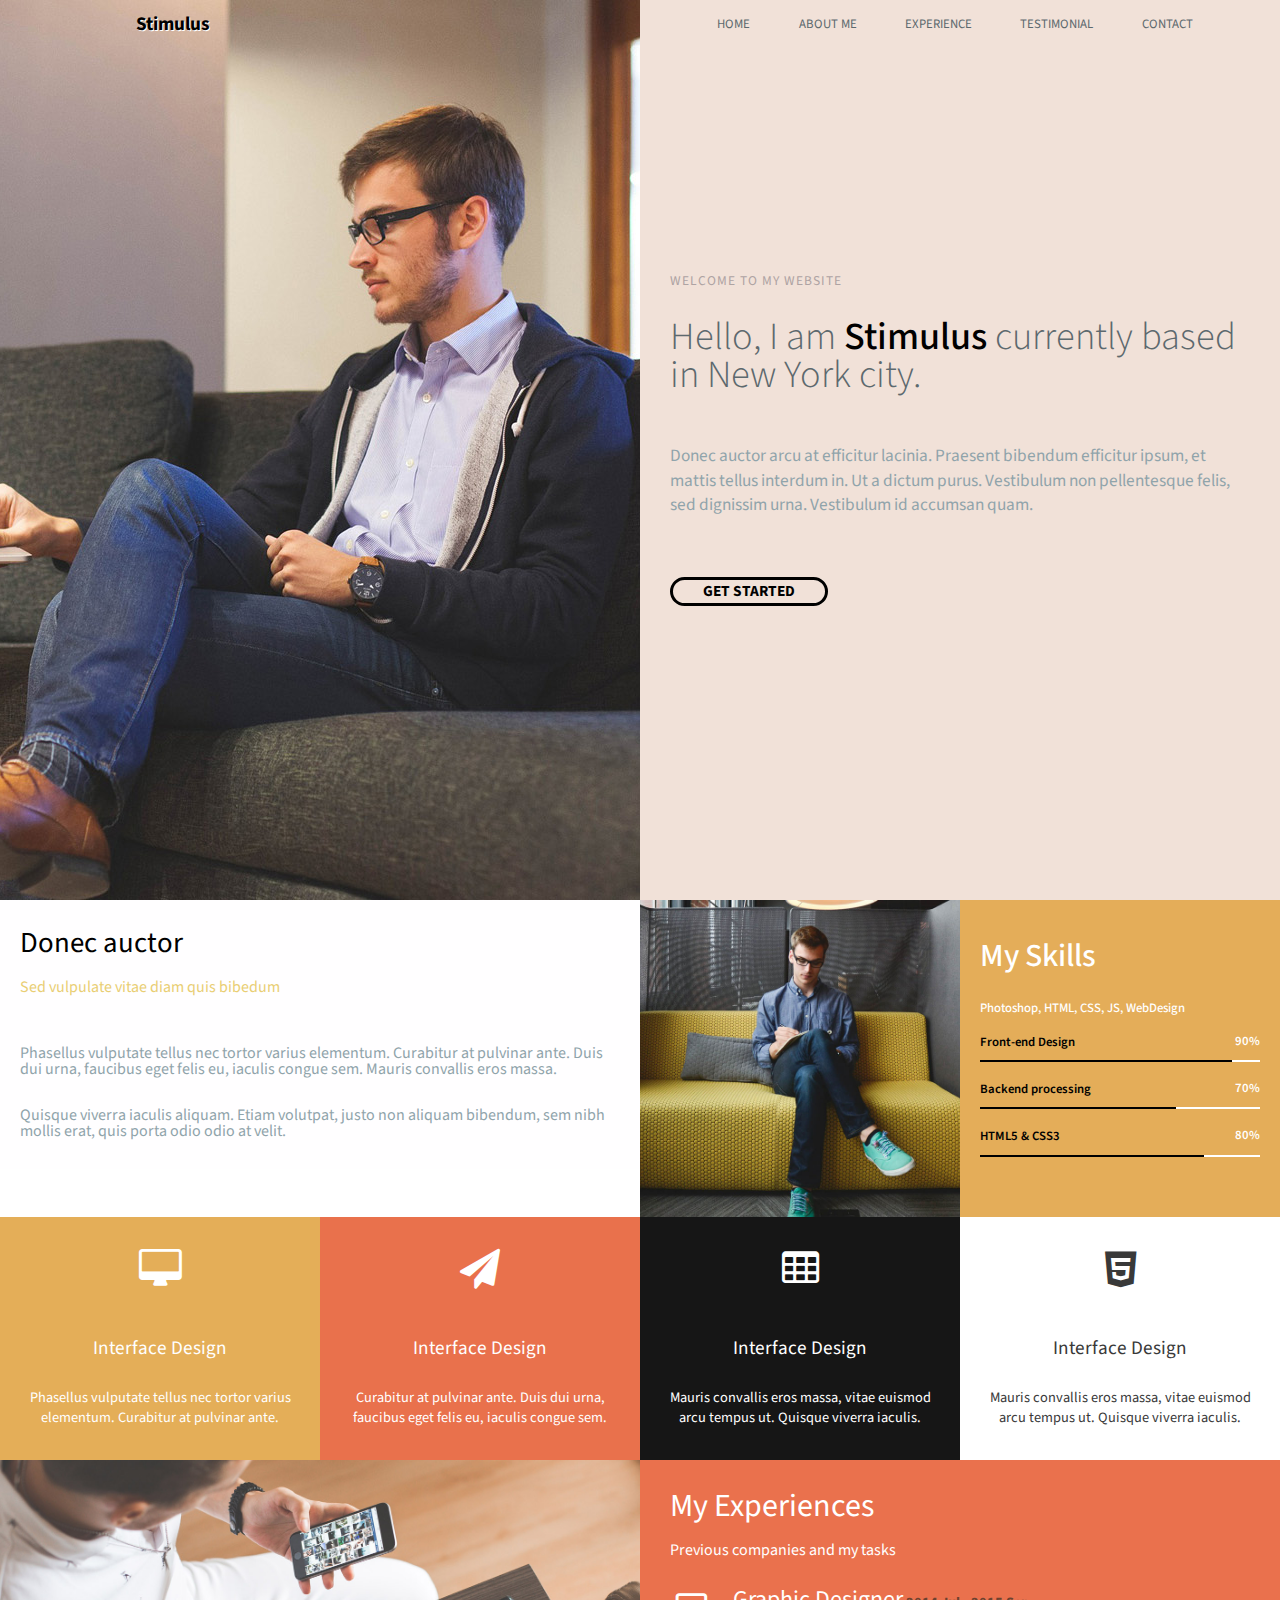
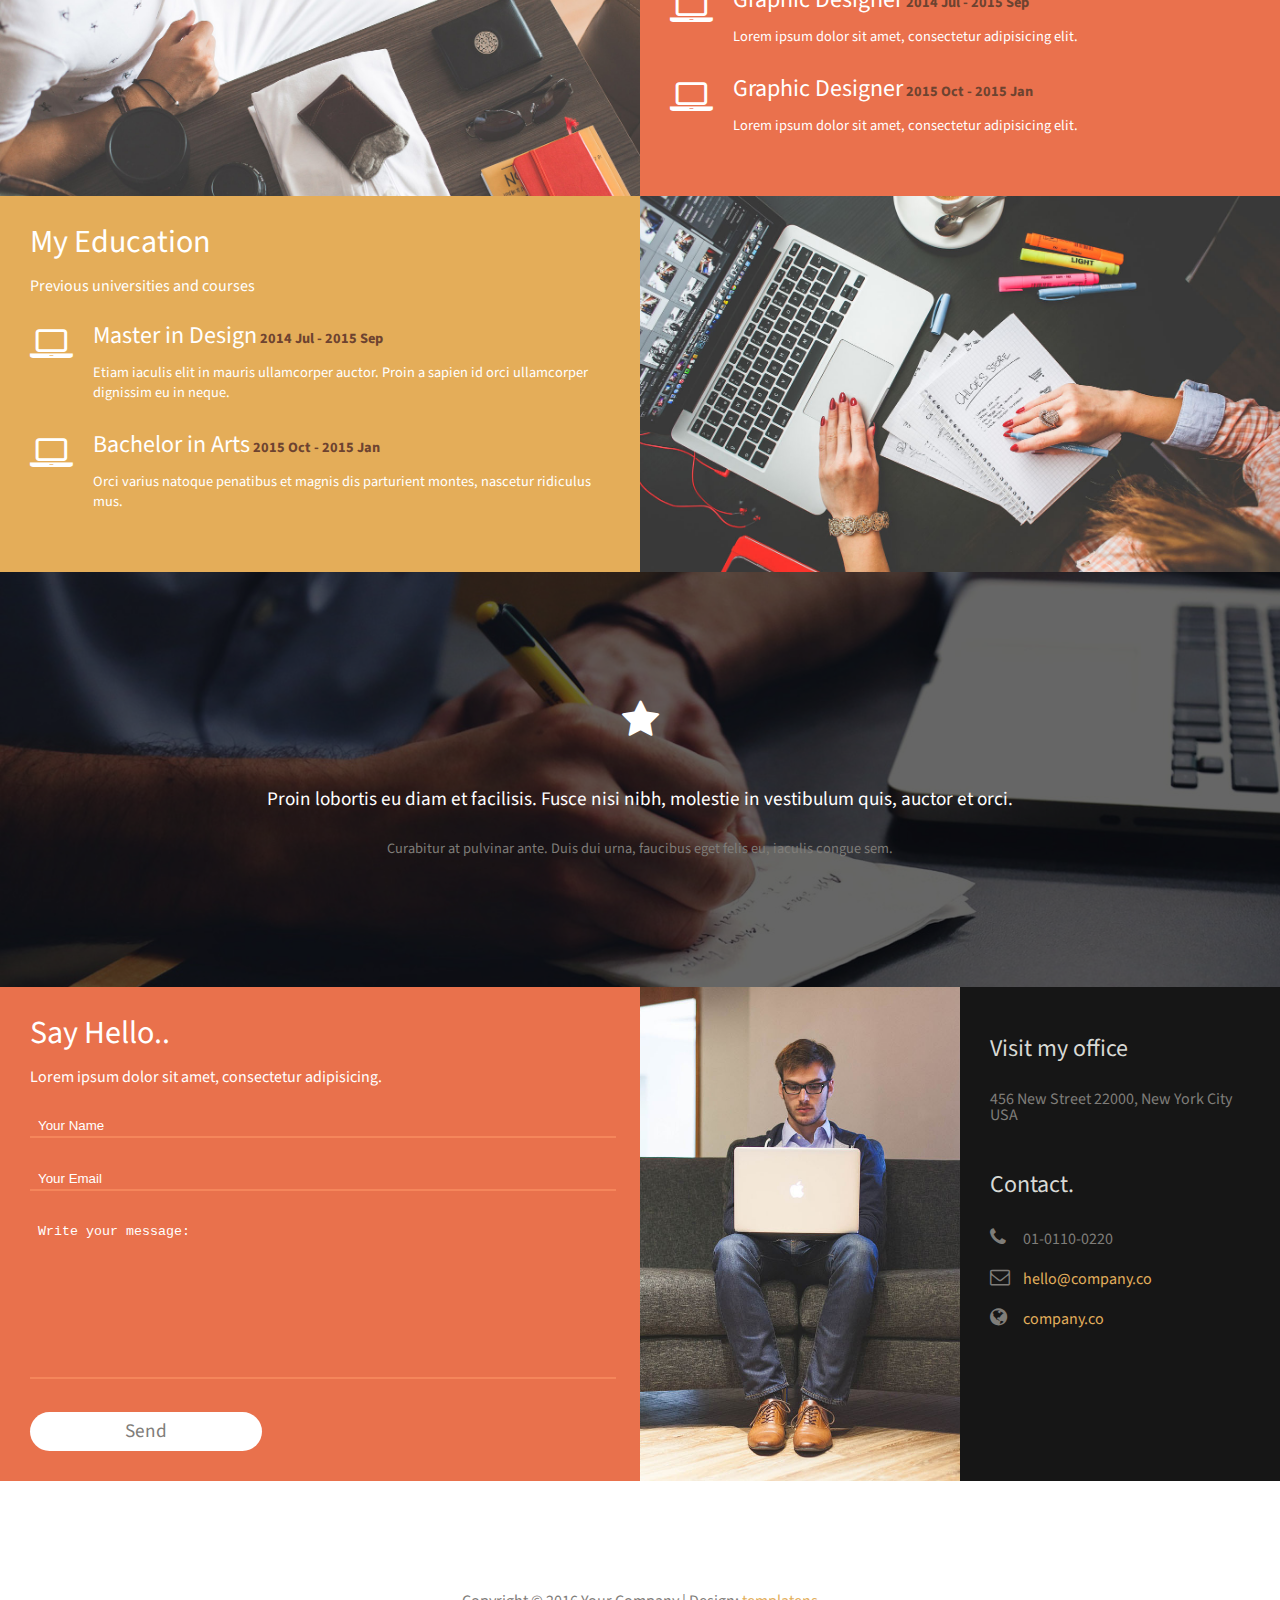
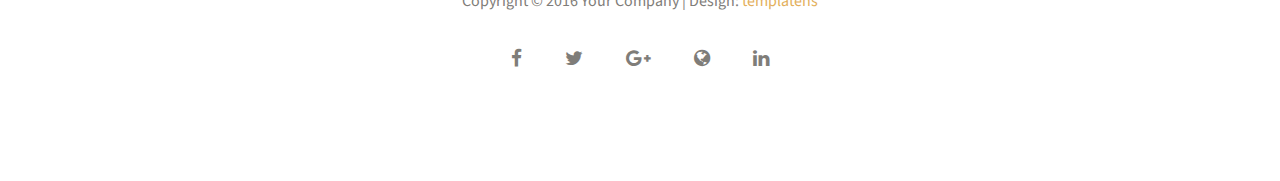
==== commit 16286231: "Datepicker" ====
--- a/index.html
+++ b/index.html
@@ -2,13 +2,257 @@
 <html lang="en">
 <head>
     <meta charset="UTF-8">
-    <title>Lesson 6</title>
-    <link rel="import" id="link" href="Datepicker/datepicker-ui.html">
     <meta name="viewport" content="width=device-width, initial-scale=1.0">
+    <meta http-equiv="X-UA-Compatible" content="ie=edge">
+    <title>Lesson 7</title>
+    <link href="https://fonts.googleapis.com/css?family=Source+Sans+Pro:300,400,700" rel="stylesheet">
+    <link rel="stylesheet" href="css/reset.css">
+    <link rel="stylesheet" href="css/font-awesome.min.css">
+    <link rel="stylesheet" href="css/blocks/ok-page.css">
+    <link rel="stylesheet" href="css/blocks/ok-header.css">
+    <link rel="stylesheet" href="css/blocks/ok-get-started.css">
+    <link rel="stylesheet" href="css/blocks/ok-auctor.css">
+    <link rel="stylesheet" href="css/blocks/ok-skills.css">
+    <link rel="stylesheet" href="css/blocks/ok-advantage.css">
+    <link rel="stylesheet" href="css/blocks/ok-practice.css">
+    <link rel="stylesheet" href="css/blocks/ok-message-form.css">
+    <link rel="stylesheet" href="css/blocks/ok-contact.css">
+    <link rel="stylesheet" href="css/blocks/ok-footer.css">
+    <link rel="stylesheet" href="css/style-less-900.css">
+    <link rel="stylesheet" href="css/style-less-550.css">
 </head>
-<body>
-
-<datepicker-ui></datepicker-ui>
-
+<body class="ok-page">
+
+<header class="ok-page__header">
+    <div class="ok-header">
+        <h1 class="ok-header__stimulus">Stimulus</h1>
+        <nav class="ok-header__links">
+            <a href="#home" class="ok-header__link">Home</a>
+            <a href="#about-me" class="ok-header__link">About me</a>
+            <a href="#experience" class="ok-header__link">Experience</a>
+            <a href="#testimonial" class="ok-header__link">Testimonial</a>
+            <a href="#contact" class="ok-header__link">Contact</a>
+        </nav>
+    </div>
+</header>
+
+<main class="ok-page__main">
+    <div class="ok-page__medium-box">
+        <div class="ok-page__img ok-page__img--big ok-page__img--welcome"></div>
+    </div>
+    <div class="ok-page__medium-box">
+        <div class="ok-get-started">
+            <div class="ok-get-started__title-welcome">Welcome to my website</div>
+            <div class="ok-get-started__title-hello">Hello, I am <span class="ok-welcome__title-stimulus">Stimulus</span> currently based in New York city.
+            </div>
+            <p class="ok-get-started__title-description">
+                Donec auctor arcu at efficitur lacinia. Praesent bibendum efficitur ipsum, et mattis tellus interdum in.
+                Ut a dictum purus. Vestibulum non pellentesque felis, sed dignissim urna. Vestibulum id accumsan quam.
+            </p>
+            <button class="ok-get-started__button">Get Started</button>
+        </div>
+    </div>
+    <a class="ok-page__link" name="home"></a>
+
+    <div class="ok-page__medium-box">
+        <div class="ok-auctor">
+            <h1 class="ok-auctor__title">Donec auctor</h1>
+            <p class="ok-auctor__subtitle">Sed vulpulate vitae diam quis bibedum</p>
+            <p class="ok-auctor__text">Phasellus vulputate tellus nec tortor varius elementum. Curabitur at pulvinar ante. Duis dui urna, faucibus eget felis eu, iaculis congue sem. Mauris convallis eros massa.</p>
+            <p class="ok-auctor__text">Quisque viverra iaculis aliquam. Etiam volutpat, justo non aliquam bibendum, sem nibh mollis erat, quis porta odio odio at velit.</p>
+        </div>
+    </div>
+    <a class="ok-page__link" name="about-me"></a>
+    <div class="ok-page__small-box">
+        <div class="ok-page__img ok-page__img--auctor"></div>
+    </div>
+    <div class="ok-page__small-box">
+        <div class="ok-skills">
+            <h1 class="ok-skills__title">My Skills</h1>
+            <h4 class="ok-skills__technologies">Photoshop, HTML, CSS, JS, WebDesign</h4>
+
+            <div class="ok-skills__skill">
+                <div class="ok-skills__skill-title">
+                    <div class="ok-skills__skill-header">Front-end Design</div>
+                    <div class="ok-skills__skill-progress">90%</div>
+                </div>
+                <div class="ok-skills__skill-progress-line">
+                    <div class="ok-skills__skill-progress-fill ok-skills__skill-progress-fill--90"></div>
+                </div>
+            </div>
+            <div class="ok-skills__skill">
+                <div class="ok-skills__skill-title">
+                    <div class="ok-skills__skill-header">Backend processing</div>
+                    <div class="ok-skills__skill-progress">70%</div>
+                </div>
+                <div class="ok-skills__skill-progress-line">
+                    <div class="ok-skills__skill-progress-fill ok-skills__skill-progress-fill--70"></div>
+                </div>
+            </div>
+            <div class="ok-skills__skill">
+                <div class="ok-skills__skill-title">
+                    <div class="ok-skills__skill-header">HTML5 & CSS3</div>
+                    <div class="ok-skills__skill-progress">80%</div>
+                </div>
+                <div class="ok-skills__skill-progress-line">
+                    <div class="ok-skills__skill-progress-fill ok-skills__skill-progress-fill--80"></div>
+                </div>
+            </div>
+        </div>
+    </div>
+
+    <div class="ok-page__small-box">
+        <div class="ok-advantage ok-advantage--desktop">
+            <i class="ok-advantage__icon fa fa-desktop"></i>
+            <h3 class="ok-advantage__title">Interface Design</h3>
+            <p class="ok-advantage__description">Phasellus vulputate tellus nec tortor varius elementum. Curabitur at pulvinar ante.</p>
+        </div>
+    </div>
+    <div class="ok-page__small-box">
+        <div class="ok-advantage ok-advantage--plain">
+            <i class="ok-advantage__icon fa fa-paper-plane"></i>
+            <h3 class="ok-advantage__title">Interface Design</h3>
+            <p class="ok-advantage__description">Curabitur at pulvinar ante. Duis dui urna, faucibus eget felis eu, iaculis congue sem.</p>
+        </div>
+    </div>
+    <div class="ok-page__small-box">
+        <div class="ok-advantage ok-advantage--table">
+            <i class="ok-advantage__icon fa fa-table"></i>
+            <h3 class="ok-advantage__title">Interface Design</h3>
+            <p class="ok-advantage__description">Mauris convallis eros massa, vitae euismod arcu tempus ut. Quisque viverra iaculis.</p>
+        </div>
+    </div>
+    <div class="ok-page__small-box">
+        <div class="ok-advantage ok-advantage--html">
+            <i class="ok-advantage__icon fa fa-html5"></i>
+            <h3 class="ok-advantage__title">Interface Design</h3>
+            <p class="ok-advantage__description">Mauris convallis eros massa, vitae euismod arcu tempus ut. Quisque viverra iaculis.</p>
+        </div>
+    </div>
+
+    <div class="ok-page__medium-box">
+        <div class="ok-page__img ok-page__img--experiences"></div>
+    </div>
+    <a class="ok-page__link" name="experience"></a>
+    <div class="ok-page__medium-box">
+        <div class="ok-practice__orange ok-practice">
+            <div class="ok-practice__header">
+                <h4 class="ok-practice__header-title">My Experiences</h4>
+                <p class="ok-practice__header-subtitle">Previous companies and my tasks</p>
+            </div>
+            <ul class="ok-practice__list">
+                <li class="ok-practice__list-item">
+                    <i class="fa fa-laptop ok-practice__list-item-icon"></i>
+                    <div class="ok-practice__list-item-info">
+                        <div class="ok-practice__list-item-job">Graphic Designer</div>
+                        <div class="ok-practice__list-item-date">2014 Jul - 2015 Sep</div>
+                        <div class="ok-practice__list-item-description">Lorem ipsum dolor sit amet, consectetur adipisicing elit.</div>
+                    </div>
+                </li>
+                <li class="ok-practice__list-item">
+                    <i class="fa fa-laptop ok-practice__list-item-icon"></i>
+                    <div class="ok-practice__list-item-info">
+                        <div class="ok-practice__list-item-job">Graphic Designer</div>
+                        <div class="ok-practice__list-item-date">2015 Oct - 2015 Jan</div>
+                        <div class="ok-practice__list-item-description">Lorem ipsum dolor sit amet, consectetur adipisicing elit.</div>
+                    </div>
+                </li>
+            </ul>
+        </div>
+    </div>
+    <div class="ok-page__medium-box">
+        <div class="ok-practice__yellow ok-practice">
+            <div class="ok-practice__header">
+                <h4 class="ok-practice__header-title">My Education</h4>
+                <p class="ok-practice__header-subtitle">Previous universities and courses</p>
+            </div>
+            <ul class="ok-practice__list">
+                <li class="ok-practice__list-item">
+                    <i class="fa fa-laptop ok-practice__list-item-icon"></i>
+                    <div class="ok-practice__list-item-info">
+                        <div class="ok-practice__list-item-job">Master in Design</div>
+                        <div class="ok-practice__list-item-date">2014 Jul - 2015 Sep</div>
+                        <div class="ok-practice__list-item-description">Etiam iaculis elit in mauris ullamcorper auctor. Proin a sapien id orci ullamcorper dignissim eu in neque.</div>
+                    </div>
+                </li>
+                <li class="ok-practice__list-item">
+                    <i class="fa fa-laptop ok-practice__list-item-icon"></i>
+                    <div class="ok-practice__list-item-info">
+                        <div class="ok-practice__list-item-job">Bachelor in Arts</div>
+                        <div class="ok-practice__list-item-date">2015 Oct - 2015 Jan</div>
+                        <div class="ok-practice__list-item-description">Orci varius natoque penatibus et magnis dis parturient montes, nascetur ridiculus mus.</div>
+                    </div>
+                </li>
+            </ul>
+        </div>
+    </div>
+    <div class="ok-page__medium-box">
+        <div class="ok-page__img ok-page__img--education"></div>
+    </div>
+
+    <div class="ok-page__large-box">
+        <div class="ok-advantage ok-advantage--star">
+            <i class="ok-advantage__icon fa fa-star"></i>
+            <div class="ok-advantage__title">Proin lobortis eu diam et facilisis. Fusce nisi nibh, molestie in vestibulum quis, auctor et orci.</div>
+            <div class="ok-advantage__description ok-advantage__description--gray">Curabitur at pulvinar ante. Duis dui urna, faucibus eget felis eu, iaculis congue sem.</div>
+        </div>
+    </div>
+    <a class="ok-page__link" name="testimonial"></a>
+
+    <div class="ok-page__medium-box">
+        <form class="ok-message-form">
+            <div class="ok-message-form__header">
+                <h4 class="ok-message-form-title">Say Hello..</h4>
+                <p class="ok-message-form-subtitle">Lorem ipsum dolor sit amet, consectetur adipisicing.</p>
+            </div>
+            <input class="ok-message-form__input" type="text" name="name" placeholder="Your Name">
+            <input class="ok-message-form__input" type="email" name="email" placeholder="Your Email">
+            <textarea class="ok-message-form__input ok-send__from-message--textarea" name="message" placeholder="Write your message:"></textarea>
+            <button type="submit" class="ok-message-form__button">Send</button>
+        </form>
+    </div>
+    <div class="ok-page__small-box">
+        <div class="ok-page__img ok-page__img--contact"></div>
+    </div>
+    <div class="ok-page__small-box">
+        <div class="ok-contact">
+            <div class="ok-contact__title">Visit my office</div>
+            <div class="ok-contact__subtitle">456 New Street 22000, New York City USA</div>
+            <div class="ok-contact__contact">Contact.</div>
+            <ul class="ok-contact__list">
+                <li class="ok-contact__list-item">
+                    <i class="fa fa-phone ok-contact__icon"></i>
+                    <a href="tel: 01-0110-0220" class="ok-contact__link ok-contact__link--grey">01-0110-0220</a>
+                </li>
+                <li class="ok-contact__list-item">
+                    <i class="fa fa-envelope-o ok-contact__icon"></i>
+                    <a href="mailto:hello@company.co" class="ok-contact__link">hello@company.co</a>
+                </li>
+                <li class="ok-contact__list-item">
+                    <i class="fa fa-globe ok-contact__icon"></i>
+                    <a href="https://company.co/" class="ok-contact__link">company.co</a>
+                </li>
+            </ul>
+        </div>
+    </div>
+    <a class="ok-page__link" name="contact"></a>
+</main>
+
+<footer class="ok-page__footer">
+    <div class="ok-footer">
+        <div class="ok-footer__content">
+            <div class="ok-footer__copyright">
+                Copyright &copy 2016 Your Company | Design: <a href="#" class="ok-footer__author-link">templatens</a>
+            </div>
+            <div class="ok-footer__social-links">
+                <a href="https://www.facebook.com/" class="ok-footer__link"><i class="fa fa-facebook"></i></a>
+                <a href="https://twitter.com/?lang=ru" class="ok-footer__link"><i class="fa fa-twitter"></i></a>
+                <a href="https://plus.google.com/" class="ok-footer__link"><i class="fa fa-google-plus"></i></a>
+                <a href="#" class="ok-footer__link"><i class="fa fa-globe"></i></a>
+                <a href="https://www.linkedin.com/" class="ok-footer__link"><i class="fa fa-linkedin"></i></a>
+            </div>
+        </div>
+    </div>
+</footer>
 </body>
 </html>--- a/css/blocks/ok-page.css
+++ b/css/blocks/ok-page.css
@@ -0,0 +1,65 @@
+.ok-page{
+    font-family: 'Source Sans Pro', sans-serif;
+}
+
+.ok-page__link{
+}
+
+.ok-page__header{
+    position: absolute;
+    width: 100%;
+}
+
+.ok-page__main{
+    box-sizing: border-box;
+    display: flex;
+    flex-wrap: wrap;
+    align-items: stretch;
+}
+
+.ok-page__footer{
+    width: 100%;
+    height: 300px;
+}
+
+.ok-page__large-box{
+    width: 100%;
+}
+
+.ok-page__medium-box{
+    width: 50%;
+}
+
+.ok-page__small-box{
+    width: 25%;
+}
+
+.ok-page__img{
+    min-height: 300px;
+    height: 100%;
+    background: no-repeat center/cover;
+}
+
+.ok-page__img--big{
+    min-height: 500px;
+}
+
+.ok-page__img--welcome {
+    background-image: url('../../images/5.jpg');
+}
+
+.ok-page__img--auctor {
+    background-image: url('../../images/1.jpg');
+}
+
+.ok-page__img--experiences{
+    background-image: url('../../images/4.jpg');
+}
+
+.ok-page__img--education{
+    background-image: url('../../images/3.jpg');
+}
+
+.ok-page__img--contact{
+    background-image: url('../../images/2.jpg');
+}
--- a/css/blocks/ok-header.css
+++ b/css/blocks/ok-header.css
@@ -0,0 +1,45 @@
+.ok-header{
+    display: flex;
+    flex-wrap: wrap;
+    padding: 10px;
+    width: 100%;
+    box-sizing: border-box;
+    justify-content: space-around;
+}
+
+.ok-header__stimulus{
+    padding-left: 10%;
+    width: 50%;
+    box-sizing: border-box;
+    font-size: 1.2em;
+    font-weight: bold;
+    line-height: 1.5;
+    text-shadow: #fff 0.5px 0.5px;
+}
+
+.ok-header__links {
+    width: 50%;
+    box-sizing: border-box;
+    font-size: 0.8em;
+    padding: 0 5%;
+    display: flex;
+    justify-content: space-around;
+    align-items: center;
+    flex-wrap: wrap;
+}
+
+.ok-header__link {
+    text-transform: uppercase;
+    text-decoration: none;
+    color: #5d696e;
+    line-height: 1.5;
+    margin-left: 20px;
+}
+
+.ok-header__link:first-of-type{
+    margin-left: 0;
+}
+
+.ok-header__link:hover {
+    color: #dab35f;
+}--- a/css/blocks/ok-get-started.css
+++ b/css/blocks/ok-get-started.css
@@ -0,0 +1,57 @@
+.ok-get-started {
+    font-size: 1.2em;
+    background-color: #f1e1d8;
+    min-height: 100vh;
+    display: flex;
+    flex-direction: column;
+    justify-content: center;
+    align-items: flex-start;
+    padding: 100px 30px 120px;
+    box-sizing: border-box;
+}
+
+.ok-welcome__title {
+    margin: 100px 0;
+    box-sizing: border-box;
+}
+
+.ok-get-started__title-welcome {
+    letter-spacing: 1px;
+    font-size: .7em;
+    margin-bottom: 30px;
+    text-transform: uppercase;
+    color: #aea3a3;
+}
+
+.ok-welcome__title-stimulus {
+    font-weight: 500;
+    color: black;
+}
+
+.ok-get-started__title-hello {
+    font-size: 2em;
+    font-weight: 300;
+    margin-bottom: 30px;
+    color: #5d696e;
+}
+
+.ok-get-started__title-description {
+    font-size: .9em;
+    line-height: 1.4;
+    margin-top: 20px;
+    margin-bottom: 60px;
+    color: #90a4ab;
+}
+
+.ok-get-started__button {
+    font-family: 'Source Sans Pro', sans-serif;
+    font-size: .8em;
+    line-height: 1.5;
+    font-weight: 700;
+    padding: 0 30px;
+    cursor: pointer;
+    text-transform: uppercase;
+    border: 3px solid black;
+    border-radius: 15px;
+    background-color: transparent;
+}--- a/css/blocks/ok-auctor.css
+++ b/css/blocks/ok-auctor.css
@@ -0,0 +1,20 @@
+.ok-auctor {
+    box-sizing: border-box;
+    padding: 30px 20px;
+    background-color: #fffeff;
+}
+
+.ok-auctor__title {
+    font-size: 1.8em;
+}
+
+.ok-auctor__subtitle {
+    margin-top: 20px;
+    margin-bottom: 50px;
+    color: #e9ce74;
+}
+
+.ok-auctor__text {
+    margin-top: 30px;
+    color: #90a4ab;
+}--- a/css/blocks/ok-skills.css
+++ b/css/blocks/ok-skills.css
@@ -0,0 +1,71 @@
+.ok-skills {
+    box-sizing: border-box;
+    padding: 40px 20px;
+    background-color: #e4ad59;
+}
+
+.ok-skills__title {
+    font-size: 2.0em;
+    font-weight: 500;
+    margin-bottom: 30px;
+    color: white;
+}
+
+.ok-skills__technologies {
+    font-size: .8em;
+    font-weight: 500;
+    margin-bottom: 20px;
+    color: white;
+}
+
+.ok-skills__skill {
+    margin-bottom: 20px;
+    font-size: 0.8em;
+}
+
+.ok-skills__skill-title {
+    overflow: hidden;
+    width: 100%;
+}
+
+.ok-skills__skill-header {
+    font-weight: 600;
+    display: table-cell;
+    float: left;
+    line-height: 1.2;
+}
+
+.ok-skills__skill-progress {
+    font-weight: 600;
+    display: table-cell;
+    text-align: right;
+    float: right;
+    color: white;
+}
+
+.ok-skills__skill-progress-line {
+    position: relative;
+    width: 100%;
+    height: 2px;
+    margin-top: 10px;
+    background-color: white;
+}
+
+.ok-skills__skill-progress-fill{
+    position: absolute;
+    width: 90%;
+    height: 2px;
+    background-color: black;
+}
+
+.ok-skills__skill-progress-fill--90{
+    width: 90%;
+}
+
+.ok-skills__skill-progress-fill--70{
+    width: 70%;
+}
+
+.ok-skills__skill-progress-fill--80{
+    width: 80%;
+}--- a/css/blocks/ok-advantage.css
+++ b/css/blocks/ok-advantage.css
@@ -0,0 +1,46 @@
+.ok-advantage{
+    box-sizing: border-box;
+    padding: 10% 5%;
+    text-align: center;
+    color: white;
+}
+
+.ok-advantage__icon {
+    font-size: 2.5em;
+    margin-bottom: 50px;
+}
+
+.ok-advantage__title {
+    font-size: 1.2em;
+    margin-bottom: 30px;
+}
+
+.ok-advantage__description {
+    font-size: .9em;
+    line-height: 20px;
+}
+
+.ok-advantage--desktop{
+    background-color: #E4AE58;
+}
+
+.ok-advantage--plain{
+    background-color: #E9714C;
+}
+
+.ok-advantage--table{
+    background-color: #161616;
+}
+
+.ok-advantage--html{
+    color: #393939;
+    background-color: #FFFFFF;
+}
+
+.ok-advantage--star {
+    background: linear-gradient(rgba(0, 0, 0, .6), rgba(0, 0, 0, .6)), url('../../images/6.jpg') no-repeat center / cover;
+}
+
+.ok-advantage__description--gray {
+    color: #7f7d79;
+}--- a/css/blocks/ok-practice.css
+++ b/css/blocks/ok-practice.css
@@ -0,0 +1,62 @@
+.ok-practice {
+    box-sizing: border-box;
+    padding: 30px;
+}
+
+.ok-practice__orange{
+    background-color: #ea714d;
+}
+
+.ok-practice__yellow{
+    background-color: #e4ad59;
+}
+
+.ok-practice__header {
+    color: white;
+}
+
+.ok-practice__header-title {
+    font-size: 2em;
+    margin-bottom: 20px;
+}
+
+.ok-practice__header-subtitle {
+    margin-bottom: 30px;
+}
+
+.ok-practice__list {
+    color: white;
+}
+
+.ok-practice__list-item {
+    margin-bottom: 30px;
+}
+
+.ok-practice__list-item-icon {
+    display: table-cell;
+    vertical-align: top;
+    font-size: 40px;
+    padding-right: 20px;
+}
+
+.ok-practice__list-item-info{
+    display: table-cell;
+}
+
+.ok-practice__list-item-job {
+    font-size: 1.5em;
+    display: inline-block;
+    margin-bottom: 15px;
+}
+
+.ok-practice__list-item-date {
+    font-size: .9em;
+    font-weight: 700;
+    display: inline-block;
+    color: #6d4330;
+}
+
+.ok-practice__list-item-description {
+    font-size: .9em;
+    line-height: 20px;
+}--- a/css/blocks/ok-message-form.css
+++ b/css/blocks/ok-message-form.css
@@ -0,0 +1,53 @@
+.ok-message-form {
+    box-sizing: border-box;
+    padding: 30px;
+    background-color: #E9714C;
+}
+
+.ok-message-form__header {
+    color: white;
+    margin-bottom: 30px;
+}
+
+.ok-message-form-title {
+    font-size: 2em;
+    margin-bottom: 20px;
+}
+
+.ok-message-form-subtitle {
+
+}
+
+.ok-message-form__input {
+    width: 100%;
+    margin-bottom: 30px;
+    padding: 3px;
+    color: white;
+    border: none;
+    border-bottom: 2px solid #F5865B;
+    outline: none;
+    background: transparent;
+}
+
+.ok-send__from-message--textarea{
+    height: 150px;
+    resize: none;
+}
+
+.ok-message-form__input::placeholder {
+    text-indent: 5px;
+    color: white;
+}
+
+.ok-message-form__button {
+    font-family: 'Source Sans Pro', sans-serif;
+    padding: 0 50px;
+    background-color: white;
+    border: none;
+    cursor: pointer;
+    font-size: 1.2em;
+    line-height: 2;
+    border-radius: 1.2em;
+    color: #7f7d79;
+    min-width: 40%;
+}--- a/css/blocks/ok-contact.css
+++ b/css/blocks/ok-contact.css
@@ -0,0 +1,49 @@
+.ok-contact {
+    height: 100%;
+    box-sizing: border-box;
+    padding: 50px 30px 30px;
+    background-color: #161616;
+}
+
+.ok-contact__title {
+    font-size: 1.5em;
+    color: #D8D9D4;
+    margin-bottom: 30px;
+}
+
+.ok-contact__subtitle {
+    margin-bottom: 50px;
+    color: #7f7d79;
+}
+
+.ok-contact__contact {
+    font-size: 1.5em;
+    color: #D8D9D4;
+    margin-bottom: 30px;
+}
+
+.ok-contact__list{
+
+}
+
+.ok-contact__list-item {
+    margin-bottom: 20px;
+    color: #7f7d79;
+}
+
+.ok-contact__icon {
+    display: inline-block;
+    width: 20px;
+    font-size: 20px;
+    color: #7f7d79;
+}
+
+.ok-contact__link {
+    margin-left: 10px;
+    color: #e3af5c;
+    text-decoration: none;
+}
+
+.ok-contact__link--grey{
+    color: #7f7d79;
+}--- a/css/blocks/ok-footer.css
+++ b/css/blocks/ok-footer.css
@@ -0,0 +1,35 @@
+.ok-footer {
+    display: flex;
+    text-align: center;
+    color: #7f7d79;
+    width: 100%;
+    height: 100%;
+}
+
+.ok-footer__content{
+    margin: auto;
+}
+
+.ok-footer__copyright {
+}
+
+.ok-footer__author-link {
+    text-decoration: none;
+    color: #e3af5c;
+}
+
+.ok-footer__social-links {
+    margin-top: 40px;
+    text-align: center;
+}
+
+.ok-footer__link {
+    display: inline-block;
+    margin-right: 40px;
+    font-size: 1.2em;
+    color: inherit;
+}
+
+.ok-footer__link:last-of-type {
+    margin-right: 0;
+}--- a/css/style-less-900.css
+++ b/css/style-less-900.css
@@ -0,0 +1,32 @@
+@media(max-width: 900px){
+    .ok-page__large-box{
+        width: 100%;
+    }
+
+    .ok-page__medium-box{
+        width: 100%;
+    }
+
+    .ok-page__small-box{
+        width: 50%;
+    }
+
+    .ok-page__header{
+        position: relative;
+        background-color: white;
+    }
+
+    .ok-header__stimulus{
+        text-align: center;
+        padding: 0;
+        width: 20%;
+    }
+
+    .ok-header__links{
+        width: 80%;
+    }
+
+    .ok-get-started{
+        min-height: 0;
+    }
+}--- a/css/style-less-550.css
+++ b/css/style-less-550.css
@@ -0,0 +1,22 @@
+@media(max-width: 550px) {
+    .ok-page__large-box{
+        width: 100%;
+    }
+
+    .ok-page__medium-box{
+        width: 100%;
+    }
+
+    .ok-page__small-box{
+        width: 100%;
+    }
+
+    .ok-header__stimulus{
+        padding: 0 0 20px;
+        width: 100%;
+    }
+
+    .ok-header__links{
+        width: 100%;
+    }
+}
